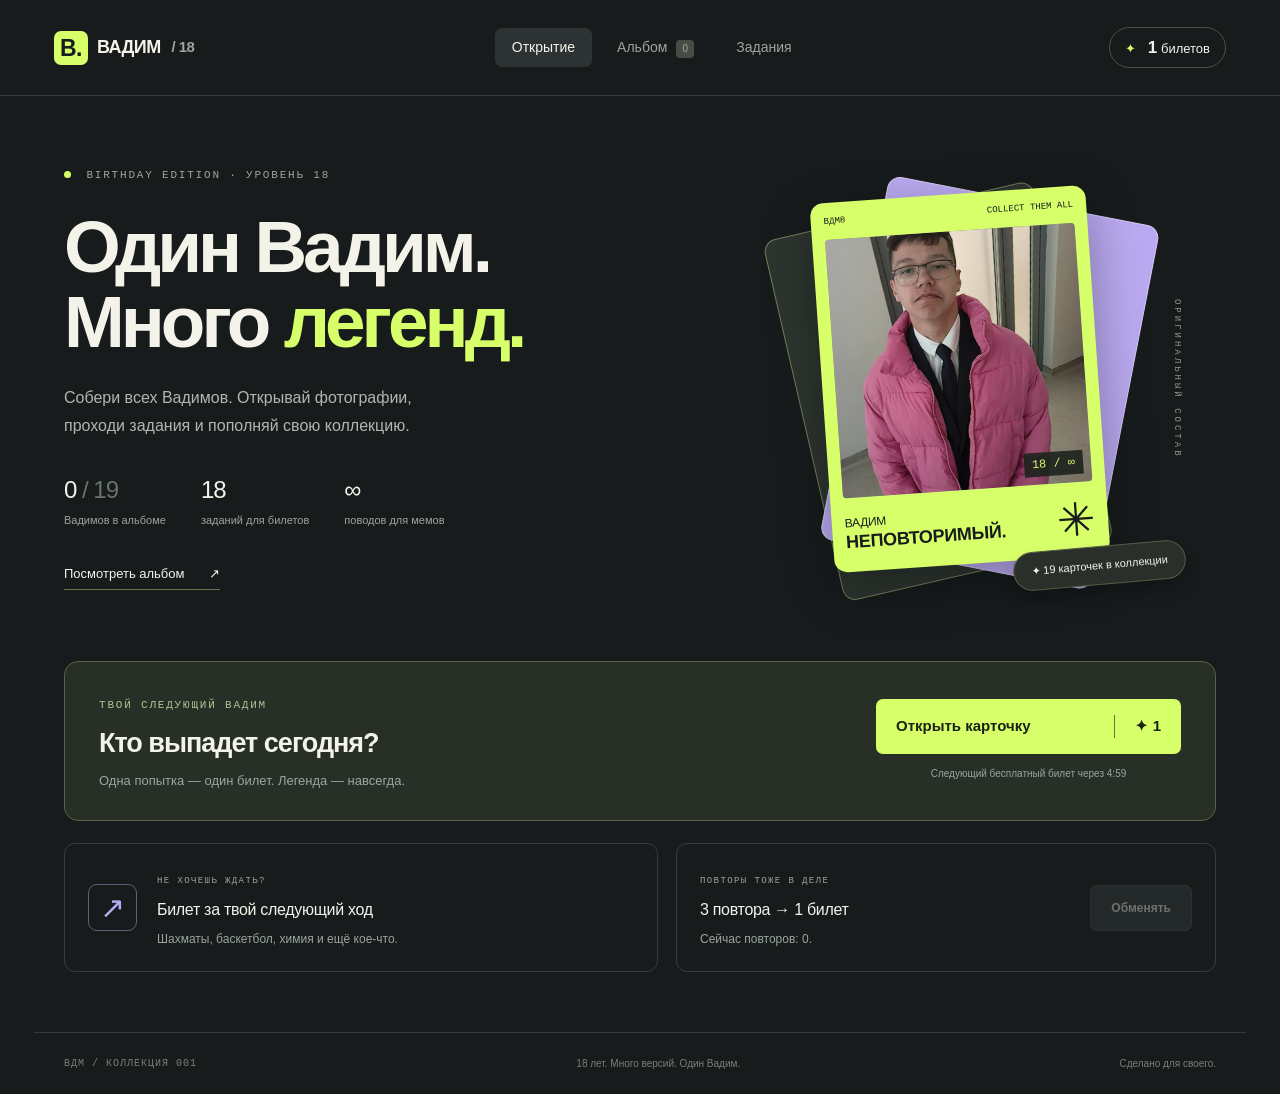
==== index.html @ 8c118375 "Add files via upload" ====
<!doctype html><html lang="ru"><head><meta charset="utf-8"><meta name="viewport" content="width=device-width,initial-scale=1"><meta name="theme-color" content="#16191a"><title>Собери всех Вадимов · 18</title><link rel="stylesheet" href="style.css"></head><body data-page="home"><div id="app"></div><script src="core.js"></script><script src="home.js"></script></body></html>
---- style.css ----
:root{--bg:#171b1c;--panel:#202526;--line:#353c3b;--ink:#f3f3e9;--muted:#9ba5a1;--lime:#d7ff6a;--purple:#b9a9f0}*{box-sizing:border-box}body{margin:0;background:var(--bg);color:var(--ink);font-family:Arial,Helvetica,sans-serif;font-size:15px;line-height:1.5}a{color:inherit;text-decoration:none}button,input{font:inherit}button,a,input{-webkit-tap-highlight-color:transparent}button{cursor:pointer}button:disabled{cursor:default;opacity:.4}button:focus-visible,a:focus-visible,input:focus-visible{outline:3px solid var(--purple);outline-offset:4px}header{height:96px;max-width:1320px;margin:auto;padding:0 54px;display:flex;align-items:center;justify-content:space-between;border-bottom:1px solid var(--line);gap:20px}.brand{display:flex;align-items:center;gap:9px;font-size:18px;font-weight:900;letter-spacing:-.6px}.brand-icon{width:34px;height:34px;display:grid;place-items:center;background:var(--lime);color:var(--bg);border-radius:7px;font-size:23px}.brand-year{color:var(--muted);font-size:15px;margin-left:2px}nav{display:flex;gap:8px}nav a{padding:9px 17px;color:var(--muted);font-size:14px;border-radius:7px}nav a:hover,nav a.active{background:#2d3332;color:var(--ink)}nav small{font-size:10px;display:inline-grid;place-items:center;min-width:18px;height:18px;background:#464d45;border-radius:4px;margin-left:5px}.ticket-pill{border:1px solid #4b5345;border-radius:25px;padding:7px 15px;white-space:nowrap;font-size:13px}.ticket-pill span:first-child{color:var(--lime);margin-right:8px}.ticket-pill b{font-size:17px}main{max-width:1212px;padding:0 30px;margin:auto}.hero{display:grid;grid-template-columns:1.15fr 1fr;align-items:center;min-height:565px;gap:50px;padding:40px 0}.eyebrow{font-family:monospace;font-size:11px;font-weight:500;letter-spacing:1.8px;color:var(--muted)}.live-dot{display:inline-block;width:7px;height:7px;background:var(--lime);border-radius:50%;margin-right:7px}h1{font-size:clamp(42px,5.7vw,76px);letter-spacing:-4px;line-height:1.03;margin:25px 0;font-weight:800}em{font-style:normal;color:var(--lime)}.lead{color:#aeb7b2;font-size:16px;line-height:1.75}.hero-stats{display:flex;gap:35px;margin:32px 0}.hero-stats b{display:block;font-size:24px;font-weight:500;letter-spacing:-1px}.hero-stats small{font-size:11px;color:var(--muted)}.muted{color:#68736c}.text-link{font-size:13px;border-bottom:1px solid #65744c;padding-bottom:5px;display:inline-flex;gap:25px}.pack-scene{height:450px;position:relative;display:grid;place-items:center}.hero-card,.back-card{width:276px;height:370px;border-radius:13px;position:absolute}.back-card{border:1px solid #727e58;background:#2d3530}.back-one{transform:rotate(-13deg) translate(-24px,7px)}.back-two{transform:rotate(11deg) translate(30px,-2px);background:var(--purple);border-color:#d7caf8}.hero-card{background:var(--lime);color:var(--bg);transform:rotate(-4deg);padding:13px;box-shadow:0 16px 50px #0005}.card-top{font-family:monospace;font-size:9px;display:flex;justify-content:space-between;margin-bottom:10px}.hero-photo{height:259px;overflow:hidden;border-radius:4px;position:relative;background:#89977a}.hero-photo img{width:100%;height:100%;object-fit:cover;object-position:50% 36%;filter:saturate(.85)}.photo-label{position:absolute;right:8px;bottom:8px;background:#1a211ce0;color:var(--lime);padding:3px 8px;font-family:monospace;font-size:12px}.hero-card-bottom{display:flex;justify-content:space-between;align-items:center;font-size:12px;line-height:1.25;padding-top:14px;letter-spacing:-.3px}.hero-card-bottom b{font-size:18px}.star{font-size:46px;line-height:1}.orbit{position:absolute;font-family:monospace;font-size:9px;letter-spacing:3px;color:#8d9889;right:-40px;transform:rotate(90deg)}.floating-tag{position:absolute;bottom:19px;right:30px;background:#2a3029;border:1px solid #535c45;border-radius:25px;padding:10px 17px;font-size:11px;transform:rotate(-5deg);box-shadow:0 10px 15px #0003}.opening-bar{border:1px solid #566344;background:#272f26;border-radius:14px;padding:30px 34px;display:flex;justify-content:space-between;gap:30px;align-items:center}.opening-bar .eyebrow{color:#b1c594}h2{font-size:27px;letter-spacing:-1px;line-height:1.2;margin:12px 0}p{color:var(--muted)}.opening-bar p{margin:8px 0 0;font-size:13px}.open-actions{width:305px;flex-shrink:0;text-align:center}.primary,.secondary,.quiet,.danger{border:0;border-radius:7px;padding:13px 20px;font-weight:600;transition:background .15s,transform .15s}.primary{background:var(--lime);color:#1b2314}.primary:hover:not(:disabled){background:#e6ff9b;transform:translateY(-1px)}.big{display:flex;justify-content:space-between;width:100%;padding:16px 20px;font-size:15px}.big span{border-left:1px solid #647831;padding-left:20px}.quiet{background:none;color:var(--muted);font-size:10px;padding:12px 0 0;font-weight:400;opacity:1!important}.quiet:not(:disabled){color:var(--lime);font-weight:bold;font-size:13px}.secondary{background:#353d3b;color:var(--ink);font-size:12px;border:1px solid #4d5652}.bottom-grid{display:grid;grid-template-columns:1.1fr 1fr;gap:18px;margin:22px 0 60px}.mini-panel{border:1px solid var(--line);border-radius:11px;padding:23px;display:flex;gap:20px;align-items:center}.panel-icon{font-size:30px;color:var(--purple);border:1px solid #655d7b;border-radius:9px;padding:0 11px}.mini-panel h3{font-size:16px;font-weight:500;letter-spacing:-.3px;margin:8px 0}.mini-panel p{font-size:12px;margin:0}.mini-panel .eyebrow{font-size:9px;letter-spacing:1.4px}.recycle{justify-content:space-between}footer{max-width:1212px;padding:23px 30px;margin:auto;border-top:1px solid var(--line);display:flex;justify-content:space-between;color:#75807a;font-size:10px}footer span:first-child{font-family:monospace;letter-spacing:1px}.page-heading{padding:55px 0 25px;display:flex;justify-content:space-between;align-items:center;gap:20px}.page-heading h1{font-size:64px;margin:18px 0}.album-total{font-size:80px;letter-spacing:-5px;font-weight:700}.album-total small{font-size:32px;color:var(--muted);letter-spacing:-2px}.progress-track{height:4px;border-radius:4px;background:#343c34;overflow:hidden}.progress-track>div{height:100%;background:var(--lime);transition:width .3s}.album-toolbar{display:flex;justify-content:space-between;margin:20px 0 28px;font-size:12px;color:var(--muted)}.album-grid{display:grid;grid-template-columns:repeat(4,1fr);gap:18px;margin-bottom:50px}.collect-card{border:1px solid #445047;background:#252d27;padding:9px;border-radius:10px;overflow:hidden;color:var(--ink);text-align:left;min-width:0}.collect-card.rare{border-color:#9b88c5;background:#302b3c}.collect-card img{display:block;width:100%;aspect-ratio:4/5;object-fit:cover;border-radius:5px}.collect-card>div{padding:12px 5px 6px}.collect-card small{font:9px monospace;letter-spacing:1px;color:#b0bcaa}.collect-card h3{font-size:14px;line-height:1.4;letter-spacing:-.3px;margin:6px 0}.collect-card:hover{border-color:var(--lime)}.locked-card{border:1px dashed #3f4942;border-radius:10px;background:linear-gradient(150deg,#232a25,#1b211e);aspect-ratio: .68;display:flex;flex-direction:column;align-items:center;justify-content:center;position:relative;color:#8c988f;font-size:12px;min-height:260px}.locked-number{position:absolute;top:17px;left:17px;font:11px monospace}.silhouette{font-size:90px;line-height:1.5;color:#3e4b3e;font-weight:900}.locked-card small{font-size:9px;color:#647269;margin-top:5px}#final-area{margin-bottom:40px}.task-summary{display:flex;flex-direction:column;gap:8px;min-width:170px;border-left:1px solid var(--line);padding-left:30px}.task-summary b{font-size:30px}.task-summary>span{font-size:12px;color:var(--muted)}.task-summary a{margin-top:15px}.game-group{border-top:1px solid var(--line);padding:28px 0}.group-intro{display:flex;gap:18px;align-items:center}.group-icon{width:48px;height:48px;border-radius:12px;display:grid;place-items:center;font-size:32px;background:#2d352c;color:var(--lime)}.game-group:nth-child(2) .group-icon{background:#3b2d29;color:#f5ab86}.game-group:nth-child(3) .group-icon{background:#302c3e;color:var(--purple)}.group-intro h2{font-size:23px;margin:0 0 6px}.group-intro p{font-size:12px;margin:0}.level-grid{display:grid;grid-template-columns:repeat(6,1fr);gap:10px;margin-top:23px}.level{background:var(--panel);border:1px solid var(--line);border-radius:8px;padding:18px 12px;color:var(--ink);text-align:left;display:flex;flex-direction:column;gap:9px}.level span{font-size:12px}.level small{color:var(--muted);font-size:10px}.level:hover{border-color:var(--lime)}.level.completed{border-color:#647344;background:#2b3327}.level.completed small{color:var(--lime)}.danger-zone{border-top:1px solid var(--line);margin:20px 0 50px;padding:28px 0;display:flex;justify-content:space-between;align-items:center}.danger-zone p{margin:8px 0;font-size:12px}.danger{background:#302423;color:#d8877d;border:1px solid #69413c;letter-spacing:2px;font-size:11px}dialog{padding:35px;background:var(--bg);color:var(--ink);border:1px solid #4a554b;border-radius:17px;width:min(720px,94vw);max-height:92dvh;overflow:auto;box-shadow:0 30px 140px #0009}dialog::backdrop{background:#090d0be0;backdrop-filter:blur(7px)}.close{position:absolute;right:13px;top:9px;width:34px;height:34px;border:0;border-radius:50%;background:#323a35;color:var(--ink);font-size:25px;z-index:3}.reveal{text-align:center}.reveal .collect-card{max-width:290px;margin:22px auto;animation:card-in .45s ease-out}.reveal .collect-card img{max-height:360px}.reveal .collect-card h3{font-size:19px}.reveal .primary{min-width:260px}.photo-view{text-align:center}.photo-view img{max-width:100%;max-height:64vh;object-fit:contain;border-radius:8px}.photo-view h2{font-size:23px}.birthday{text-align:center;padding:10px 15px}.birthday p{font-size:16px;line-height:1.8}.huge{font-size:130px;line-height:1.3;font-weight:900;letter-spacing:-10px;color:var(--lime)}#toast{position:fixed;bottom:25px;left:50%;transform:translate(-50%,20px);opacity:0;pointer-events:none;background:var(--lime);color:#1a2513;padding:13px 22px;border-radius:9px;font-size:13px;z-index:10000;max-width:90vw;text-align:center;transition:.2s;box-shadow:0 4px 35px #0005}#toast.show{opacity:1;transform:translate(-50%,0)}.game-shell>h2{margin-top:13px}.game-shell p{font-size:13px;line-height:1.65}.status{border-top:1px solid var(--line);margin-top:23px;padding-top:16px;color:var(--muted);font-size:13px;min-height:48px}.status.success{color:var(--lime)}.game-meta{display:flex;justify-content:space-between;font-size:11px;color:var(--muted);margin:17px 0 12px}.chess-board{display:grid;grid-template-columns:repeat(8,1fr);width:min(100%,450px);margin:0 auto;border:5px solid #424b3b;border-radius:5px;overflow:hidden}.square{aspect-ratio:1;border:0;border-radius:0;position:relative;padding:0;display:grid;place-items:center}.square.light{background:#d6d6be}.square.dark{background:#7b8e70}.square small{position:absolute;bottom:1px;left:3px;font-size:8px;color:#30432e}.piece{font-size:clamp(25px,6vw,43px);line-height:1;font-family:Georgia,'Times New Roman',serif;z-index:1}.black-piece{color:#17211a;text-shadow:0 1px 1px #fff8}.white-piece{color:#fffef0;-webkit-text-stroke:1px #263326;text-shadow:0 1px 2px #182716}.square.selected{background:#e4e867}.square.marked:after{content:'';position:absolute;width:16px;height:16px;background:#3f573868;border:2px solid #3c5f3b;border-radius:50%}.game-controls{display:flex;align-items:center;gap:13px;justify-content:space-between;margin-top:20px;font-size:11px;color:var(--muted);flex-wrap:wrap}.game-controls a{font-size:10px;text-decoration:underline}.tubes{display:flex;gap:15px;justify-content:center;flex-wrap:wrap;padding:30px 0}.tube-button{border:0;background:none;color:var(--muted);padding:0;transition:transform .2s}.tube-button.chosen{transform:translateY(-16px)}.tube-button small{display:block;margin-top:8px}.tube{display:flex;flex-direction:column-reverse;height:166px;width:56px;border:3px solid #a8b5b7;border-top:0;border-radius:0 0 22px 22px;overflow:hidden;background:#ffffff07}.liquid{height:25%;flex-shrink:0;display:grid;place-items:center;color:#243029a0;font-size:13px;border-top:1px solid #ffffff10}.equation{display:flex;flex-wrap:wrap;gap:15px 10px;align-items:center;justify-content:center;background:#222a26;border-radius:10px;padding:28px 15px;margin:25px 0}.equation label{display:flex;align-items:center;gap:5px;font-size:18px;white-space:nowrap}.equation input{width:48px;background:#151c18;border:1px solid #69755e;color:var(--lime);border-radius:5px;padding:7px 4px;text-align:center}.operator{color:var(--muted);font-size:20px}.memory-grid{display:grid;grid-template-columns:repeat(4,1fr);gap:9px}.memory-card{aspect-ratio:4/5;overflow:hidden;border-radius:7px;border:1px solid #5c684a;background:repeating-linear-gradient(45deg,#2a3528,#2a3528 7px,#303c2e 7px,#303c2e 8px);padding:0;display:grid;place-items:center}.memory-card span{font-size:42px;color:var(--lime);font-weight:900}.memory-card img{width:100%;height:100%;object-fit:cover}.memory-card.matched{opacity:.65}.sliders{display:flex;gap:25px;margin-top:15px}.sliders label{flex:1;font-size:12px;color:var(--muted)}.sliders output{float:right;color:var(--lime)}input[type=range]{display:block;width:100%;accent-color:var(--lime);margin:12px 0}#court{width:100%;height:auto;display:block;border-radius:8px}.scare-overlay{position:fixed;inset:0;background:#000;z-index:9999;display:flex;align-items:center;justify-content:center}.scare-overlay img{width:100%;height:100%;object-fit:contain;animation:scare .2s ease-out}.scare-overlay button{position:absolute;bottom:25px;max-width:90vw}.confetti{position:fixed;inset:0;pointer-events:none;z-index:9999;overflow:hidden}.confetti i{position:absolute;left:var(--x);top:-15px;width:9px;height:16px;animation:fall 1.9s var(--d) ease-in forwards}@keyframes fall{to{transform:translateY(105vh) rotate(var(--r))}}@keyframes card-in{from{opacity:0;transform:translateY(20px) rotate(-5deg)}to{opacity:1;transform:none}}@keyframes scare{from{transform:scale(.7)}to{transform:scale(1)}}@media(min-width:1450px){.hero{min-height:600px}}@media(max-width:950px){header{padding:0 30px}.hero{gap:15px}.hero-stats{gap:22px}.hero h1{font-size:57px}.pack-scene{transform:scale(.9)}.orbit{display:none}.bottom-grid{grid-template-columns:1fr}.album-grid{grid-template-columns:repeat(3,1fr)}.level-grid{grid-template-columns:repeat(3,1fr)}}@media(max-width:800px){header{height:auto;min-height:110px;flex-wrap:wrap;padding:18px 20px 12px;gap:14px}.brand{font-size:16px}nav{order:3;width:100%;justify-content:space-between;gap:0}nav a{padding:7px 15px;font-size:13px}.ticket-pill{padding:5px 12px}.ticket-word{display:none}main{padding:0 20px}.hero{grid-template-columns:1fr;gap:0;padding:35px 0 22px}.hero h1{font-size:54px;letter-spacing:-3px}.hero .eyebrow{font-size:9px;letter-spacing:1.4px}.lead{font-size:14px}.hero-stats{justify-content:space-between;gap:10px;margin:24px 0}.hero-stats b{font-size:23px}.hero-stats small{font-size:10px}.pack-scene{height:390px;transform:scale(.92);margin:-7px 0}.floating-tag{right:-4px;bottom:0}.opening-bar{flex-direction:column;align-items:stretch;padding:23px;gap:20px}.opening-bar h2{font-size:25px}.open-actions{width:auto}.bottom-grid{margin-top:15px;margin-bottom:35px;gap:12px}.mini-panel{padding:18px;gap:14px}.mini-panel h3{font-size:14px}.mini-panel p{font-size:11px}.panel-icon{font-size:26px;padding:0 8px}.recycle .secondary{padding:10px;font-size:10px}footer{padding:20px;gap:12px;flex-wrap:wrap;font-size:9px}footer span:last-child{display:none}.page-heading{padding:35px 0 22px;align-items:flex-start}.page-heading h1{font-size:44px;letter-spacing:-2px}.page-heading .eyebrow{font-size:9px;letter-spacing:1.3px}.album-total{font-size:55px;letter-spacing:-3px;padding-top:30px;white-space:nowrap}.album-total small{font-size:20px;letter-spacing:-1px}.album-grid{grid-template-columns:repeat(2,1fr);gap:12px}.collect-card{padding:6px}.collect-card h3{font-size:12px}.collect-card small{font-size:8px;letter-spacing:.3px}.locked-card{min-height:220px}.task-summary{min-width:0;padding-left:13px;margin-top:20px;max-width:106px}.task-summary b{font-size:22px}.task-summary span{font-size:10px}.task-summary a{font-size:10px;gap:0}.group-intro{gap:12px}.group-intro p{font-size:11px}.group-intro h2{font-size:22px}.group-icon{flex-shrink:0}.level-grid{grid-template-columns:repeat(2,1fr)}.level{padding:14px}.danger-zone{gap:15px}.danger{padding:13px 10px;font-size:9px;letter-spacing:1px}.danger-zone .eyebrow{font-size:9px}.danger-zone p{font-size:11px}dialog{padding:28px 17px 20px;border-radius:12px;max-height:94dvh}.game-shell .eyebrow{font-size:9px}.game-shell h2{font-size:25px}.game-shell p{font-size:12px}.tube{width:40px;height:144px}.tubes{gap:11px}.memory-grid{gap:7px}.equation{padding:20px 10px}.equation label{font-size:15px}.equation input{width:40px}.birthday{padding:10px 0}.birthday p{font-size:14px}.birthday .huge{font-size:100px}.piece{font-size:32px}}@media(prefers-reduced-motion:reduce){*,*:before,*:after{animation:none!important;transition:none!important}.confetti{display:none}}

.brand{white-space:nowrap}.ticket-pill{flex-shrink:0}
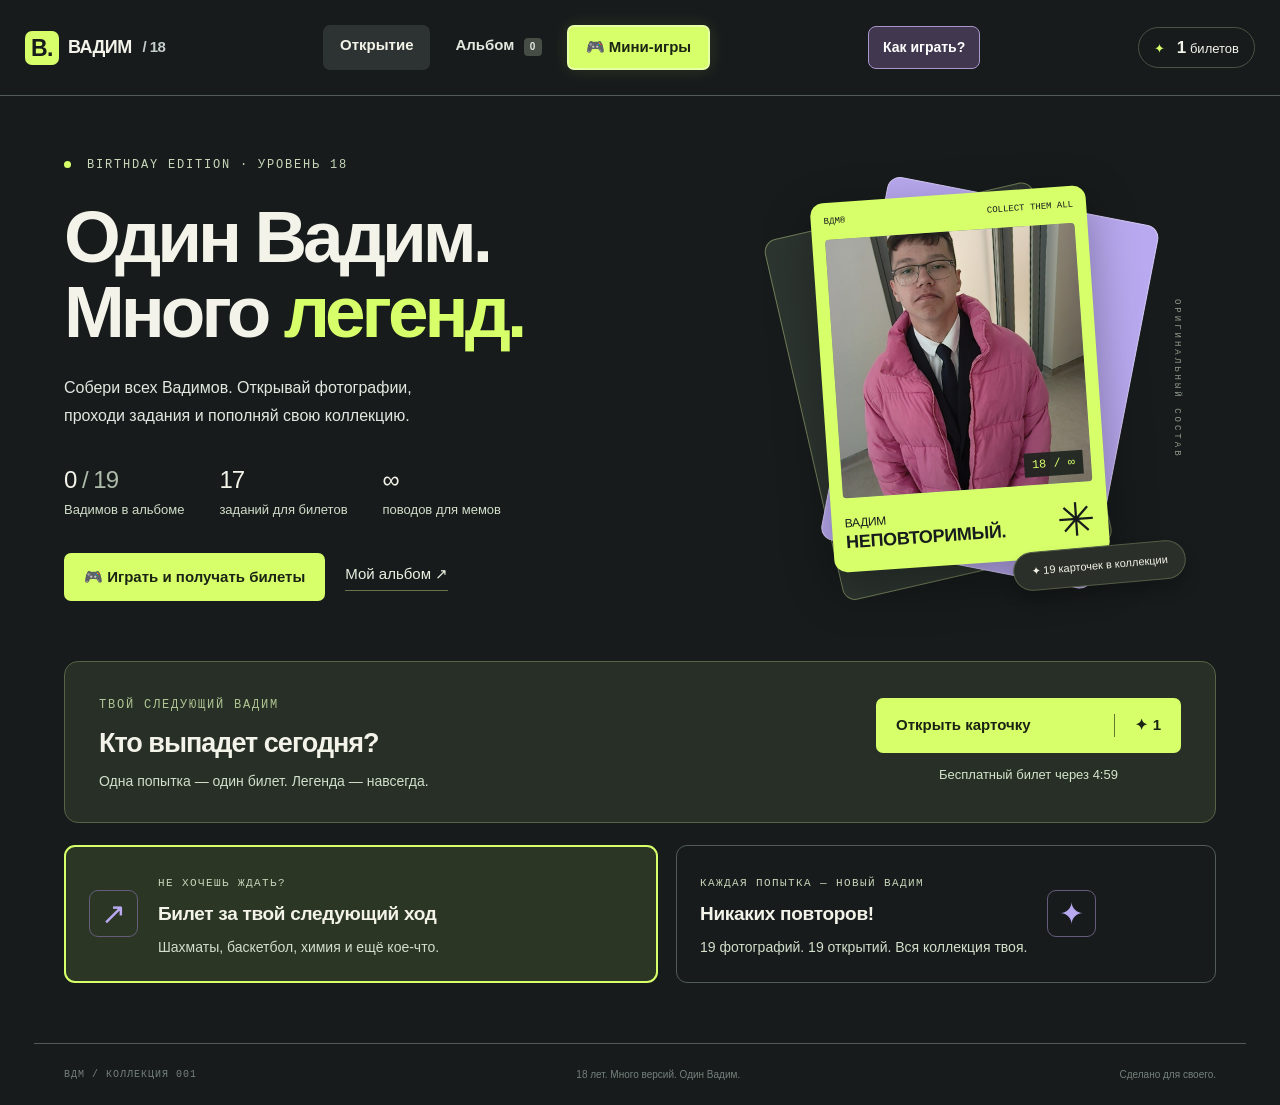
==== commit 56f508f3: "Add files via upload исправление шахмат" ====
--- a/index.html
+++ b/index.html
@@ -1 +1 @@
-<!doctype html><html lang="ru"><head><meta charset="utf-8"><meta name="viewport" content="width=device-width,initial-scale=1"><meta name="theme-color" content="#16191a"><title>Собери всех Вадимов · 18</title><link rel="stylesheet" href="style.css"></head><body data-page="home"><div id="app"></div><script src="core.js"></script><script src="home.js"></script></body></html>
+<!doctype html><html lang="ru"><head><meta charset="utf-8"><meta name="viewport" content="width=device-width,initial-scale=1"><meta name="theme-color" content="#16191a"><title>Собери всех Вадимов · 18</title><link rel="stylesheet" href="style.css?v=2"></head><body data-page="home"><div id="app"></div><script src="core.js?v=2"></script><script src="home.js?v=2"></script></body></html>
--- a/style.css
+++ b/style.css
@@ -1,3 +1,9 @@
 :root{--bg:#171b1c;--panel:#202526;--line:#353c3b;--ink:#f3f3e9;--muted:#9ba5a1;--lime:#d7ff6a;--purple:#b9a9f0}*{box-sizing:border-box}body{margin:0;background:var(--bg);color:var(--ink);font-family:Arial,Helvetica,sans-serif;font-size:15px;line-height:1.5}a{color:inherit;text-decoration:none}button,input{font:inherit}button,a,input{-webkit-tap-highlight-color:transparent}button{cursor:pointer}button:disabled{cursor:default;opacity:.4}button:focus-visible,a:focus-visible,input:focus-visible{outline:3px solid var(--purple);outline-offset:4px}header{height:96px;max-width:1320px;margin:auto;padding:0 54px;display:flex;align-items:center;justify-content:space-between;border-bottom:1px solid var(--line);gap:20px}.brand{display:flex;align-items:center;gap:9px;font-size:18px;font-weight:900;letter-spacing:-.6px}.brand-icon{width:34px;height:34px;display:grid;place-items:center;background:var(--lime);color:var(--bg);border-radius:7px;font-size:23px}.brand-year{color:var(--muted);font-size:15px;margin-left:2px}nav{display:flex;gap:8px}nav a{padding:9px 17px;color:var(--muted);font-size:14px;border-radius:7px}nav a:hover,nav a.active{background:#2d3332;color:var(--ink)}nav small{font-size:10px;display:inline-grid;place-items:center;min-width:18px;height:18px;background:#464d45;border-radius:4px;margin-left:5px}.ticket-pill{border:1px solid #4b5345;border-radius:25px;padding:7px 15px;white-space:nowrap;font-size:13px}.ticket-pill span:first-child{color:var(--lime);margin-right:8px}.ticket-pill b{font-size:17px}main{max-width:1212px;padding:0 30px;margin:auto}.hero{display:grid;grid-template-columns:1.15fr 1fr;align-items:center;min-height:565px;gap:50px;padding:40px 0}.eyebrow{font-family:monospace;font-size:11px;font-weight:500;letter-spacing:1.8px;color:var(--muted)}.live-dot{display:inline-block;width:7px;height:7px;background:var(--lime);border-radius:50%;margin-right:7px}h1{font-size:clamp(42px,5.7vw,76px);letter-spacing:-4px;line-height:1.03;margin:25px 0;font-weight:800}em{font-style:normal;color:var(--lime)}.lead{color:#aeb7b2;font-size:16px;line-height:1.75}.hero-stats{display:flex;gap:35px;margin:32px 0}.hero-stats b{display:block;font-size:24px;font-weight:500;letter-spacing:-1px}.hero-stats small{font-size:11px;color:var(--muted)}.muted{color:#68736c}.text-link{font-size:13px;border-bottom:1px solid #65744c;padding-bottom:5px;display:inline-flex;gap:25px}.pack-scene{height:450px;position:relative;display:grid;place-items:center}.hero-card,.back-card{width:276px;height:370px;border-radius:13px;position:absolute}.back-card{border:1px solid #727e58;background:#2d3530}.back-one{transform:rotate(-13deg) translate(-24px,7px)}.back-two{transform:rotate(11deg) translate(30px,-2px);background:var(--purple);border-color:#d7caf8}.hero-card{background:var(--lime);color:var(--bg);transform:rotate(-4deg);padding:13px;box-shadow:0 16px 50px #0005}.card-top{font-family:monospace;font-size:9px;display:flex;justify-content:space-between;margin-bottom:10px}.hero-photo{height:259px;overflow:hidden;border-radius:4px;position:relative;background:#89977a}.hero-photo img{width:100%;height:100%;object-fit:cover;object-position:50% 36%;filter:saturate(.85)}.photo-label{position:absolute;right:8px;bottom:8px;background:#1a211ce0;color:var(--lime);padding:3px 8px;font-family:monospace;font-size:12px}.hero-card-bottom{display:flex;justify-content:space-between;align-items:center;font-size:12px;line-height:1.25;padding-top:14px;letter-spacing:-.3px}.hero-card-bottom b{font-size:18px}.star{font-size:46px;line-height:1}.orbit{position:absolute;font-family:monospace;font-size:9px;letter-spacing:3px;color:#8d9889;right:-40px;transform:rotate(90deg)}.floating-tag{position:absolute;bottom:19px;right:30px;background:#2a3029;border:1px solid #535c45;border-radius:25px;padding:10px 17px;font-size:11px;transform:rotate(-5deg);box-shadow:0 10px 15px #0003}.opening-bar{border:1px solid #566344;background:#272f26;border-radius:14px;padding:30px 34px;display:flex;justify-content:space-between;gap:30px;align-items:center}.opening-bar .eyebrow{color:#b1c594}h2{font-size:27px;letter-spacing:-1px;line-height:1.2;margin:12px 0}p{color:var(--muted)}.opening-bar p{margin:8px 0 0;font-size:13px}.open-actions{width:305px;flex-shrink:0;text-align:center}.primary,.secondary,.quiet,.danger{border:0;border-radius:7px;padding:13px 20px;font-weight:600;transition:background .15s,transform .15s}.primary{background:var(--lime);color:#1b2314}.primary:hover:not(:disabled){background:#e6ff9b;transform:translateY(-1px)}.big{display:flex;justify-content:space-between;width:100%;padding:16px 20px;font-size:15px}.big span{border-left:1px solid #647831;padding-left:20px}.quiet{background:none;color:var(--muted);font-size:10px;padding:12px 0 0;font-weight:400;opacity:1!important}.quiet:not(:disabled){color:var(--lime);font-weight:bold;font-size:13px}.secondary{background:#353d3b;color:var(--ink);font-size:12px;border:1px solid #4d5652}.bottom-grid{display:grid;grid-template-columns:1.1fr 1fr;gap:18px;margin:22px 0 60px}.mini-panel{border:1px solid var(--line);border-radius:11px;padding:23px;display:flex;gap:20px;align-items:center}.panel-icon{font-size:30px;color:var(--purple);border:1px solid #655d7b;border-radius:9px;padding:0 11px}.mini-panel h3{font-size:16px;font-weight:500;letter-spacing:-.3px;margin:8px 0}.mini-panel p{font-size:12px;margin:0}.mini-panel .eyebrow{font-size:9px;letter-spacing:1.4px}.recycle{justify-content:space-between}footer{max-width:1212px;padding:23px 30px;margin:auto;border-top:1px solid var(--line);display:flex;justify-content:space-between;color:#75807a;font-size:10px}footer span:first-child{font-family:monospace;letter-spacing:1px}.page-heading{padding:55px 0 25px;display:flex;justify-content:space-between;align-items:center;gap:20px}.page-heading h1{font-size:64px;margin:18px 0}.album-total{font-size:80px;letter-spacing:-5px;font-weight:700}.album-total small{font-size:32px;color:var(--muted);letter-spacing:-2px}.progress-track{height:4px;border-radius:4px;background:#343c34;overflow:hidden}.progress-track>div{height:100%;background:var(--lime);transition:width .3s}.album-toolbar{display:flex;justify-content:space-between;margin:20px 0 28px;font-size:12px;color:var(--muted)}.album-grid{display:grid;grid-template-columns:repeat(4,1fr);gap:18px;margin-bottom:50px}.collect-card{border:1px solid #445047;background:#252d27;padding:9px;border-radius:10px;overflow:hidden;color:var(--ink);text-align:left;min-width:0}.collect-card.rare{border-color:#9b88c5;background:#302b3c}.collect-card img{display:block;width:100%;aspect-ratio:4/5;object-fit:cover;border-radius:5px}.collect-card>div{padding:12px 5px 6px}.collect-card small{font:9px monospace;letter-spacing:1px;color:#b0bcaa}.collect-card h3{font-size:14px;line-height:1.4;letter-spacing:-.3px;margin:6px 0}.collect-card:hover{border-color:var(--lime)}.locked-card{border:1px dashed #3f4942;border-radius:10px;background:linear-gradient(150deg,#232a25,#1b211e);aspect-ratio: .68;display:flex;flex-direction:column;align-items:center;justify-content:center;position:relative;color:#8c988f;font-size:12px;min-height:260px}.locked-number{position:absolute;top:17px;left:17px;font:11px monospace}.silhouette{font-size:90px;line-height:1.5;color:#3e4b3e;font-weight:900}.locked-card small{font-size:9px;color:#647269;margin-top:5px}#final-area{margin-bottom:40px}.task-summary{display:flex;flex-direction:column;gap:8px;min-width:170px;border-left:1px solid var(--line);padding-left:30px}.task-summary b{font-size:30px}.task-summary>span{font-size:12px;color:var(--muted)}.task-summary a{margin-top:15px}.game-group{border-top:1px solid var(--line);padding:28px 0}.group-intro{display:flex;gap:18px;align-items:center}.group-icon{width:48px;height:48px;border-radius:12px;display:grid;place-items:center;font-size:32px;background:#2d352c;color:var(--lime)}.game-group:nth-child(2) .group-icon{background:#3b2d29;color:#f5ab86}.game-group:nth-child(3) .group-icon{background:#302c3e;color:var(--purple)}.group-intro h2{font-size:23px;margin:0 0 6px}.group-intro p{font-size:12px;margin:0}.level-grid{display:grid;grid-template-columns:repeat(6,1fr);gap:10px;margin-top:23px}.level{background:var(--panel);border:1px solid var(--line);border-radius:8px;padding:18px 12px;color:var(--ink);text-align:left;display:flex;flex-direction:column;gap:9px}.level span{font-size:12px}.level small{color:var(--muted);font-size:10px}.level:hover{border-color:var(--lime)}.level.completed{border-color:#647344;background:#2b3327}.level.completed small{color:var(--lime)}.danger-zone{border-top:1px solid var(--line);margin:20px 0 50px;padding:28px 0;display:flex;justify-content:space-between;align-items:center}.danger-zone p{margin:8px 0;font-size:12px}.danger{background:#302423;color:#d8877d;border:1px solid #69413c;letter-spacing:2px;font-size:11px}dialog{padding:35px;background:var(--bg);color:var(--ink);border:1px solid #4a554b;border-radius:17px;width:min(720px,94vw);max-height:92dvh;overflow:auto;box-shadow:0 30px 140px #0009}dialog::backdrop{background:#090d0be0;backdrop-filter:blur(7px)}.close{position:absolute;right:13px;top:9px;width:34px;height:34px;border:0;border-radius:50%;background:#323a35;color:var(--ink);font-size:25px;z-index:3}.reveal{text-align:center}.reveal .collect-card{max-width:290px;margin:22px auto;animation:card-in .45s ease-out}.reveal .collect-card img{max-height:360px}.reveal .collect-card h3{font-size:19px}.reveal .primary{min-width:260px}.photo-view{text-align:center}.photo-view img{max-width:100%;max-height:64vh;object-fit:contain;border-radius:8px}.photo-view h2{font-size:23px}.birthday{text-align:center;padding:10px 15px}.birthday p{font-size:16px;line-height:1.8}.huge{font-size:130px;line-height:1.3;font-weight:900;letter-spacing:-10px;color:var(--lime)}#toast{position:fixed;bottom:25px;left:50%;transform:translate(-50%,20px);opacity:0;pointer-events:none;background:var(--lime);color:#1a2513;padding:13px 22px;border-radius:9px;font-size:13px;z-index:10000;max-width:90vw;text-align:center;transition:.2s;box-shadow:0 4px 35px #0005}#toast.show{opacity:1;transform:translate(-50%,0)}.game-shell>h2{margin-top:13px}.game-shell p{font-size:13px;line-height:1.65}.status{border-top:1px solid var(--line);margin-top:23px;padding-top:16px;color:var(--muted);font-size:13px;min-height:48px}.status.success{color:var(--lime)}.game-meta{display:flex;justify-content:space-between;font-size:11px;color:var(--muted);margin:17px 0 12px}.chess-board{display:grid;grid-template-columns:repeat(8,1fr);width:min(100%,450px);margin:0 auto;border:5px solid #424b3b;border-radius:5px;overflow:hidden}.square{aspect-ratio:1;border:0;border-radius:0;position:relative;padding:0;display:grid;place-items:center}.square.light{background:#d6d6be}.square.dark{background:#7b8e70}.square small{position:absolute;bottom:1px;left:3px;font-size:8px;color:#30432e}.piece{font-size:clamp(25px,6vw,43px);line-height:1;font-family:Georgia,'Times New Roman',serif;z-index:1}.black-piece{color:#17211a;text-shadow:0 1px 1px #fff8}.white-piece{color:#fffef0;-webkit-text-stroke:1px #263326;text-shadow:0 1px 2px #182716}.square.selected{background:#e4e867}.square.marked:after{content:'';position:absolute;width:16px;height:16px;background:#3f573868;border:2px solid #3c5f3b;border-radius:50%}.game-controls{display:flex;align-items:center;gap:13px;justify-content:space-between;margin-top:20px;font-size:11px;color:var(--muted);flex-wrap:wrap}.game-controls a{font-size:10px;text-decoration:underline}.tubes{display:flex;gap:15px;justify-content:center;flex-wrap:wrap;padding:30px 0}.tube-button{border:0;background:none;color:var(--muted);padding:0;transition:transform .2s}.tube-button.chosen{transform:translateY(-16px)}.tube-button small{display:block;margin-top:8px}.tube{display:flex;flex-direction:column-reverse;height:166px;width:56px;border:3px solid #a8b5b7;border-top:0;border-radius:0 0 22px 22px;overflow:hidden;background:#ffffff07}.liquid{height:25%;flex-shrink:0;display:grid;place-items:center;color:#243029a0;font-size:13px;border-top:1px solid #ffffff10}.equation{display:flex;flex-wrap:wrap;gap:15px 10px;align-items:center;justify-content:center;background:#222a26;border-radius:10px;padding:28px 15px;margin:25px 0}.equation label{display:flex;align-items:center;gap:5px;font-size:18px;white-space:nowrap}.equation input{width:48px;background:#151c18;border:1px solid #69755e;color:var(--lime);border-radius:5px;padding:7px 4px;text-align:center}.operator{color:var(--muted);font-size:20px}.memory-grid{display:grid;grid-template-columns:repeat(4,1fr);gap:9px}.memory-card{aspect-ratio:4/5;overflow:hidden;border-radius:7px;border:1px solid #5c684a;background:repeating-linear-gradient(45deg,#2a3528,#2a3528 7px,#303c2e 7px,#303c2e 8px);padding:0;display:grid;place-items:center}.memory-card span{font-size:42px;color:var(--lime);font-weight:900}.memory-card img{width:100%;height:100%;object-fit:cover}.memory-card.matched{opacity:.65}.sliders{display:flex;gap:25px;margin-top:15px}.sliders label{flex:1;font-size:12px;color:var(--muted)}.sliders output{float:right;color:var(--lime)}input[type=range]{display:block;width:100%;accent-color:var(--lime);margin:12px 0}#court{width:100%;height:auto;display:block;border-radius:8px}.scare-overlay{position:fixed;inset:0;background:#000;z-index:9999;display:flex;align-items:center;justify-content:center}.scare-overlay img{width:100%;height:100%;object-fit:contain;animation:scare .2s ease-out}.scare-overlay button{position:absolute;bottom:25px;max-width:90vw}.confetti{position:fixed;inset:0;pointer-events:none;z-index:9999;overflow:hidden}.confetti i{position:absolute;left:var(--x);top:-15px;width:9px;height:16px;animation:fall 1.9s var(--d) ease-in forwards}@keyframes fall{to{transform:translateY(105vh) rotate(var(--r))}}@keyframes card-in{from{opacity:0;transform:translateY(20px) rotate(-5deg)}to{opacity:1;transform:none}}@keyframes scare{from{transform:scale(.7)}to{transform:scale(1)}}@media(min-width:1450px){.hero{min-height:600px}}@media(max-width:950px){header{padding:0 30px}.hero{gap:15px}.hero-stats{gap:22px}.hero h1{font-size:57px}.pack-scene{transform:scale(.9)}.orbit{display:none}.bottom-grid{grid-template-columns:1fr}.album-grid{grid-template-columns:repeat(3,1fr)}.level-grid{grid-template-columns:repeat(3,1fr)}}@media(max-width:800px){header{height:auto;min-height:110px;flex-wrap:wrap;padding:18px 20px 12px;gap:14px}.brand{font-size:16px}nav{order:3;width:100%;justify-content:space-between;gap:0}nav a{padding:7px 15px;font-size:13px}.ticket-pill{padding:5px 12px}.ticket-word{display:none}main{padding:0 20px}.hero{grid-template-columns:1fr;gap:0;padding:35px 0 22px}.hero h1{font-size:54px;letter-spacing:-3px}.hero .eyebrow{font-size:9px;letter-spacing:1.4px}.lead{font-size:14px}.hero-stats{justify-content:space-between;gap:10px;margin:24px 0}.hero-stats b{font-size:23px}.hero-stats small{font-size:10px}.pack-scene{height:390px;transform:scale(.92);margin:-7px 0}.floating-tag{right:-4px;bottom:0}.opening-bar{flex-direction:column;align-items:stretch;padding:23px;gap:20px}.opening-bar h2{font-size:25px}.open-actions{width:auto}.bottom-grid{margin-top:15px;margin-bottom:35px;gap:12px}.mini-panel{padding:18px;gap:14px}.mini-panel h3{font-size:14px}.mini-panel p{font-size:11px}.panel-icon{font-size:26px;padding:0 8px}.recycle .secondary{padding:10px;font-size:10px}footer{padding:20px;gap:12px;flex-wrap:wrap;font-size:9px}footer span:last-child{display:none}.page-heading{padding:35px 0 22px;align-items:flex-start}.page-heading h1{font-size:44px;letter-spacing:-2px}.page-heading .eyebrow{font-size:9px;letter-spacing:1.3px}.album-total{font-size:55px;letter-spacing:-3px;padding-top:30px;white-space:nowrap}.album-total small{font-size:20px;letter-spacing:-1px}.album-grid{grid-template-columns:repeat(2,1fr);gap:12px}.collect-card{padding:6px}.collect-card h3{font-size:12px}.collect-card small{font-size:8px;letter-spacing:.3px}.locked-card{min-height:220px}.task-summary{min-width:0;padding-left:13px;margin-top:20px;max-width:106px}.task-summary b{font-size:22px}.task-summary span{font-size:10px}.task-summary a{font-size:10px;gap:0}.group-intro{gap:12px}.group-intro p{font-size:11px}.group-intro h2{font-size:22px}.group-icon{flex-shrink:0}.level-grid{grid-template-columns:repeat(2,1fr)}.level{padding:14px}.danger-zone{gap:15px}.danger{padding:13px 10px;font-size:9px;letter-spacing:1px}.danger-zone .eyebrow{font-size:9px}.danger-zone p{font-size:11px}dialog{padding:28px 17px 20px;border-radius:12px;max-height:94dvh}.game-shell .eyebrow{font-size:9px}.game-shell h2{font-size:25px}.game-shell p{font-size:12px}.tube{width:40px;height:144px}.tubes{gap:11px}.memory-grid{gap:7px}.equation{padding:20px 10px}.equation label{font-size:15px}.equation input{width:40px}.birthday{padding:10px 0}.birthday p{font-size:14px}.birthday .huge{font-size:100px}.piece{font-size:32px}}@media(prefers-reduced-motion:reduce){*,*:before,*:after{animation:none!important;transition:none!important}.confetti{display:none}}
 
 .brand{white-space:nowrap}.ticket-pill{flex-shrink:0}
+
+/* Birthday edition 2: readable controls and clear feedback. */
+:root{--muted:#c4cdc8;--line:#505c55}p{color:#c4cdc8}.eyebrow{color:#c9d8bb;font-size:12px}.lead{color:#e0e8df}header{max-width:1440px;padding:0 25px;gap:15px}nav a{color:#e2e9df;font-size:15px;font-weight:600}nav a[href="games.html"]{background:var(--lime);color:#1c2513;border:2px solid #e7ffa7;box-shadow:0 0 17px #d7ff6a20}nav a[href="games.html"]:hover{background:#e6ff9c}.instructions-button{background:#41384f;border:1px solid #aa96cd;color:#fff;padding:10px 14px;border-radius:8px;font-size:14px;font-weight:bold;white-space:nowrap}.hero-buttons{display:flex;gap:20px;align-items:center;flex-wrap:wrap}.inline-button{display:inline-flex;align-items:center;justify-content:center;font-size:15px}.hero-stats small{color:#d1ddc9;font-size:13px}.hero-stats .muted{color:#adbaaa}.opening-bar p,.mini-panel p{font-size:14px;color:#d2dfca}.quiet{font-size:13px;color:#d5e4ca}.mini-panel h3{font-weight:bold;font-size:19px}.mini-panel .eyebrow{font-size:11px}.mini-panel[href="games.html"]{border:2px solid var(--lime);background:#2b3624}.text-link{font-size:15px;color:#e8f2e1}.group-intro p{font-size:14px;color:#d3ddd4}.level{padding:18px 14px;border-color:#64705e}.level span{font-size:15px;font-weight:600}.level small{font-size:13px;color:#d9ff97}.level.completed small{color:var(--lime)}.task-summary>span{font-size:14px;color:#d6e0d1}.game-shell p{font-size:16px;color:#e0e8dc}.game-shell .eyebrow{font-size:12px;color:#e2f1d5}.game-meta{font-size:14px;font-weight:bold;color:#e1efce}.status{font-size:17px;color:#edf1e7;background:#2c352b;border:1px solid #5b6b50;border-radius:9px;padding:16px;line-height:1.5}.status.success{background:#35451d;border:2px solid var(--lime);color:#e4ffad;font-size:18px}.status.error{background:#642327;border:2px solid #ff7979;color:#fff1ef;font-size:18px;font-weight:700}.status p{margin-bottom:0}.game-controls{font-size:14px;color:#e2e9dc}.secondary{font-size:14px;color:white}.sliders label{font-size:16px;color:#e2e9dc}.sliders output{font-size:18px;font-weight:bold}.square.marked:after{width:20px;height:20px;background:#2d4b2166;border:3px solid #42672c}.square.selected{outline:4px solid #dfff48;outline-offset:-4px;background:#e9f370}.piece{font-size:clamp(32px,6vw,46px)}#toast{font-size:18px;font-weight:700;bottom:25px;padding:17px 24px;max-width:90vw;width:max-content;box-shadow:0 8px 35px #0008}#toast.error{background:#e9474e;border:2px solid #ffa1a5;color:white;animation:notice-in .2s ease-out}.instructions h2{font-size:32px}.instructions ol{padding-left:25px}.instructions li{font-size:17px;margin:20px 0;line-height:1.7;color:#e5eddf}.instructions p{color:#bdcbb5;font-size:14px}.instructions .primary{width:100%;margin-top:15px}.birthday{background:radial-gradient(ellipse at top,#42532655,transparent 70%)}.birthday h2{font-size:38px;color:#e8ffaf}.birthday p{color:#e5eedf}.party-stars{font-size:40px;letter-spacing:12px;animation:party-pulse 1.2s infinite alternate}.confetti i{width:12px;height:19px}.locked-card{color:#c2d0bd}.locked-card small{color:#a4b39c;font-size:12px}.collect-card small{color:#d3e3c9;font-size:11px}.collect-card h3{font-size:16px}.sliding-layout{display:flex;gap:20px;align-items:flex-start}.sliding-board{display:grid;grid-template-columns:repeat(3,1fr);gap:4px;flex:1;max-width:390px;background:#0c110c;padding:5px;border-radius:8px}.slide-tile{aspect-ratio:1;border:1px solid #a3b48e;border-radius:4px;background-size:300% 300%;position:relative;padding:0}.slide-tile span{position:absolute;top:5px;left:5px;background:#0c150ddd;color:#e9ffcd;min-width:25px;border-radius:4px;font-weight:bold;font-size:16px}.slide-tile.empty{background:#33402d;opacity:1;border:1px dashed #7c946b}.sliding-reference{width:100px;flex-shrink:0;text-align:center}.sliding-reference img{width:100%;aspect-ratio:1;object-fit:fill;border-radius:6px}.sliding-reference small{display:block;color:#d7e4c8;font-size:13px}.logic-question{padding:25px;background:#303d29;border:1px solid #788c60;border-radius:10px;font-size:24px;margin:20px 0;color:#f2ffe1}.answer-label{display:block;font-size:16px;margin:20px 0}.answer-label input{display:block;width:100%;padding:14px;background:#1b2318;border:2px solid #9ba88a;border-radius:7px;font-size:20px;color:var(--lime);margin-top:8px}.answer-label input::placeholder{color:#b6c0ab;font-size:16px}@keyframes notice-in{from{transform:translate(-50%,15px) scale(.9)}to{transform:translate(-50%,0) scale(1)}}@keyframes party-pulse{to{transform:scale(1.08) rotate(2deg)}}
+@media(max-width:1100px){header{flex-wrap:wrap;height:auto;min-height:110px;padding:15px 20px}nav{order:3;width:100%;justify-content:center}header .brand{margin-right:auto}.ticket-pill{order:2}.instructions-button{order:1}.brand-year{font-size:14px}}
+@media(max-width:800px){nav{justify-content:space-between;gap:7px}nav a{font-size:13px;padding:9px 11px}header{gap:10px}.instructions-button{font-size:12px;padding:9px 10px}.hero-buttons{gap:15px}.hero-buttons>.primary{width:100%}.hero-stats small{font-size:11px}.mini-panel h3{font-size:17px}.mini-panel p{font-size:13px}.group-intro p{font-size:13px}.level span{font-size:14px}.level small{font-size:12px}.page-heading{flex-direction:column}.task-summary{max-width:none;width:100%;flex-direction:row;align-items:center;justify-content:space-between;border:1px solid #617448;border-radius:8px;padding:13px;margin:0;background:#2c3623}.task-summary a{margin-top:0;font-size:13px}.task-summary>span{font-size:12px}.game-shell p{font-size:15px}.game-meta{font-size:12px;gap:12px}.status,.status.error,.status.success{font-size:16px}.sliding-layout{gap:10px}.sliding-reference{width:65px}.sliding-reference small{font-size:11px}.slide-tile span{font-size:13px;min-width:20px}.birthday h2{font-size:29px}.birthday p{font-size:16px}.party-stars{font-size:30px;letter-spacing:5px}.collect-card small{font-size:10px}.collect-card h3{font-size:14px}.quiet{font-size:12px}.instructions h2{font-size:27px}#toast{font-size:16px;width:85vw;text-align:center}.piece{font-size:32px}}
+.close{position:sticky;top:0;float:right;margin:-18px -5px 0 0;box-shadow:0 2px 12px #0008}.piece{font-family:'Arial Unicode MS','DejaVu Sans',Georgia,serif;font-size:42px}@media(max-width:450px){.piece{font-size:32px}}
